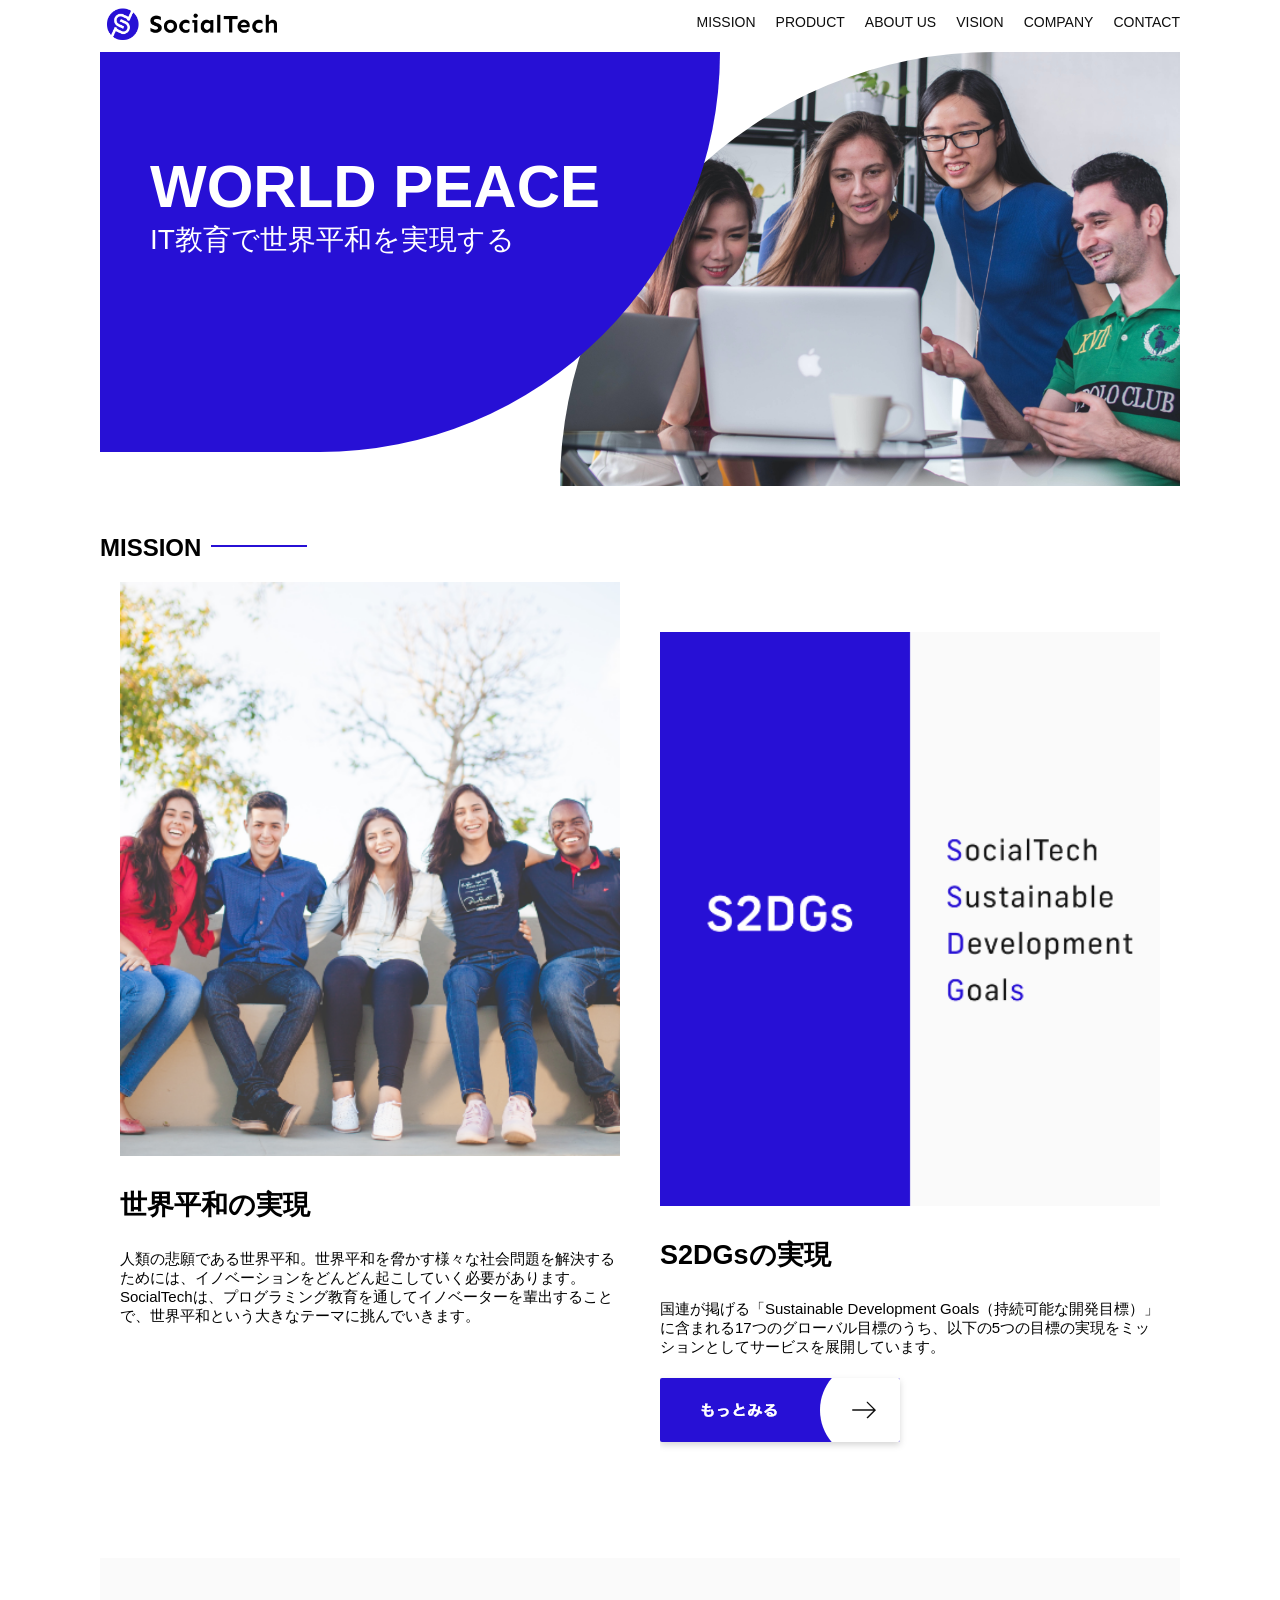
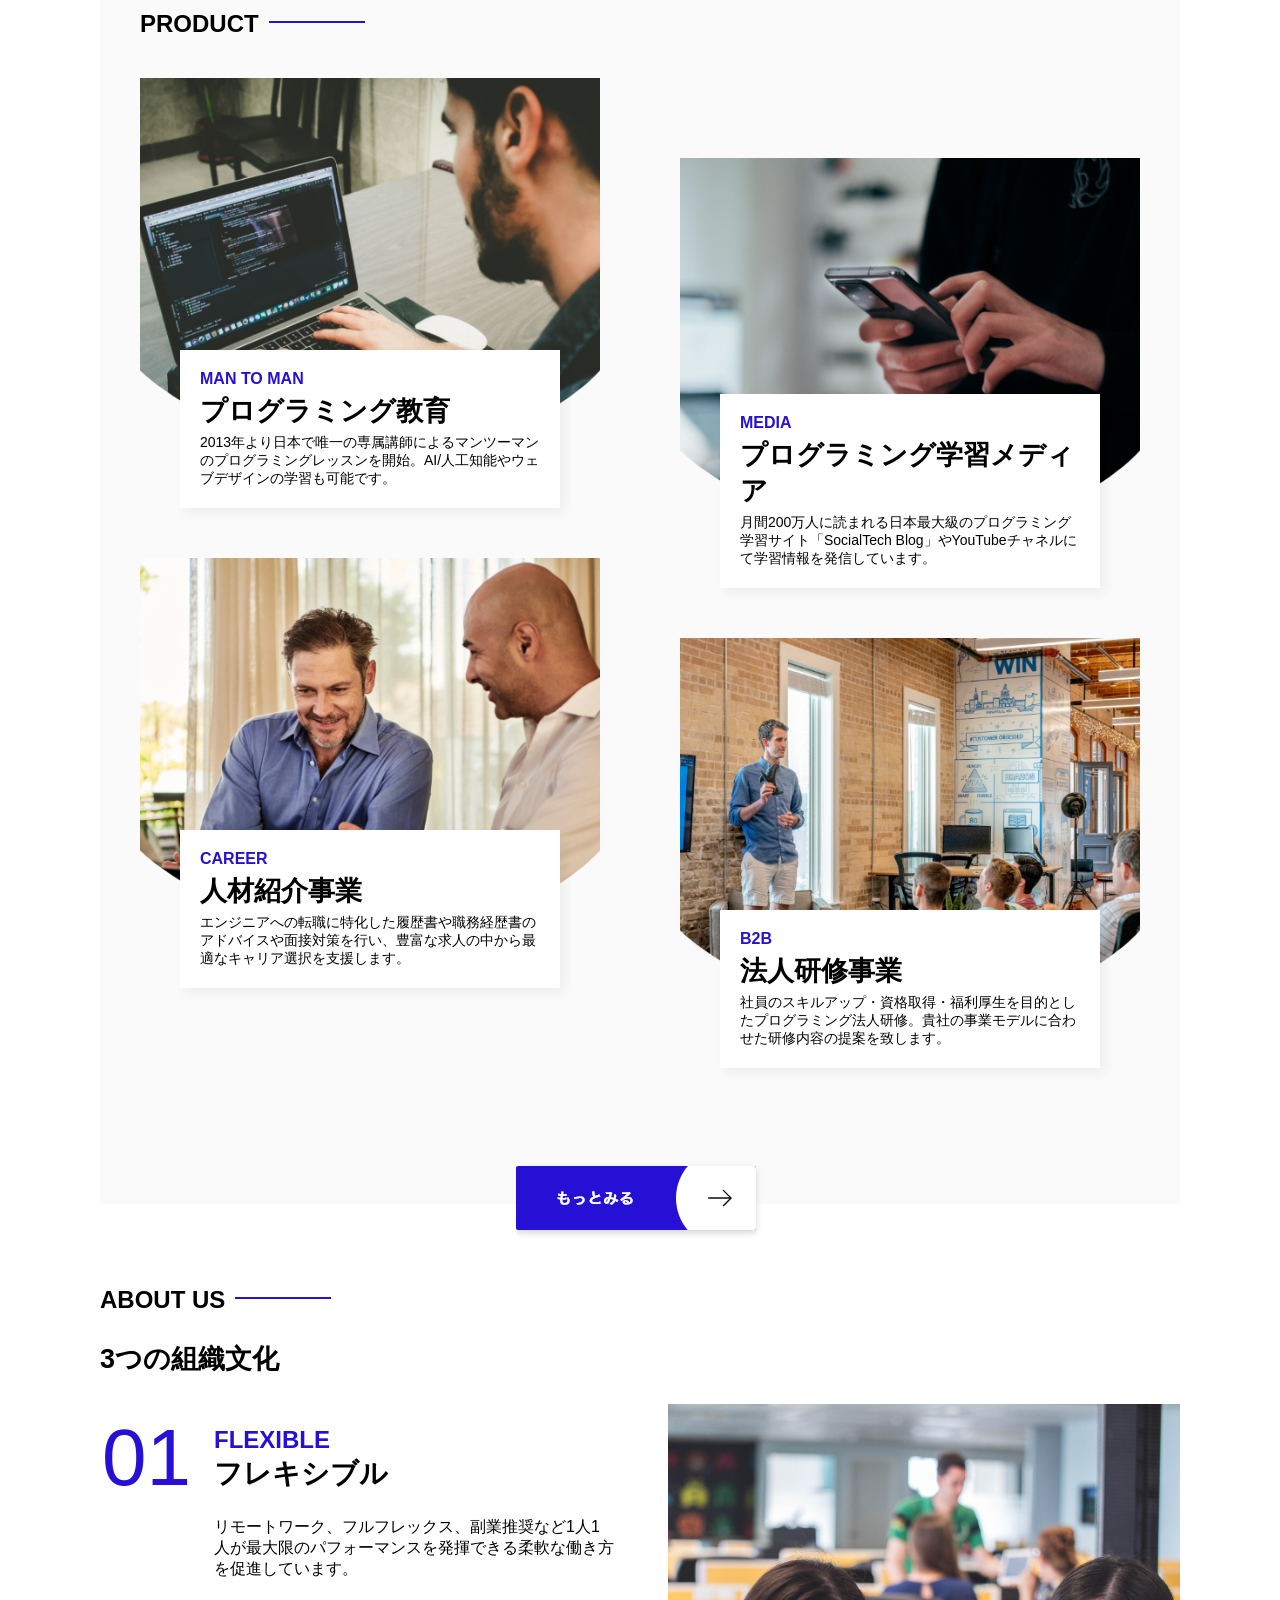
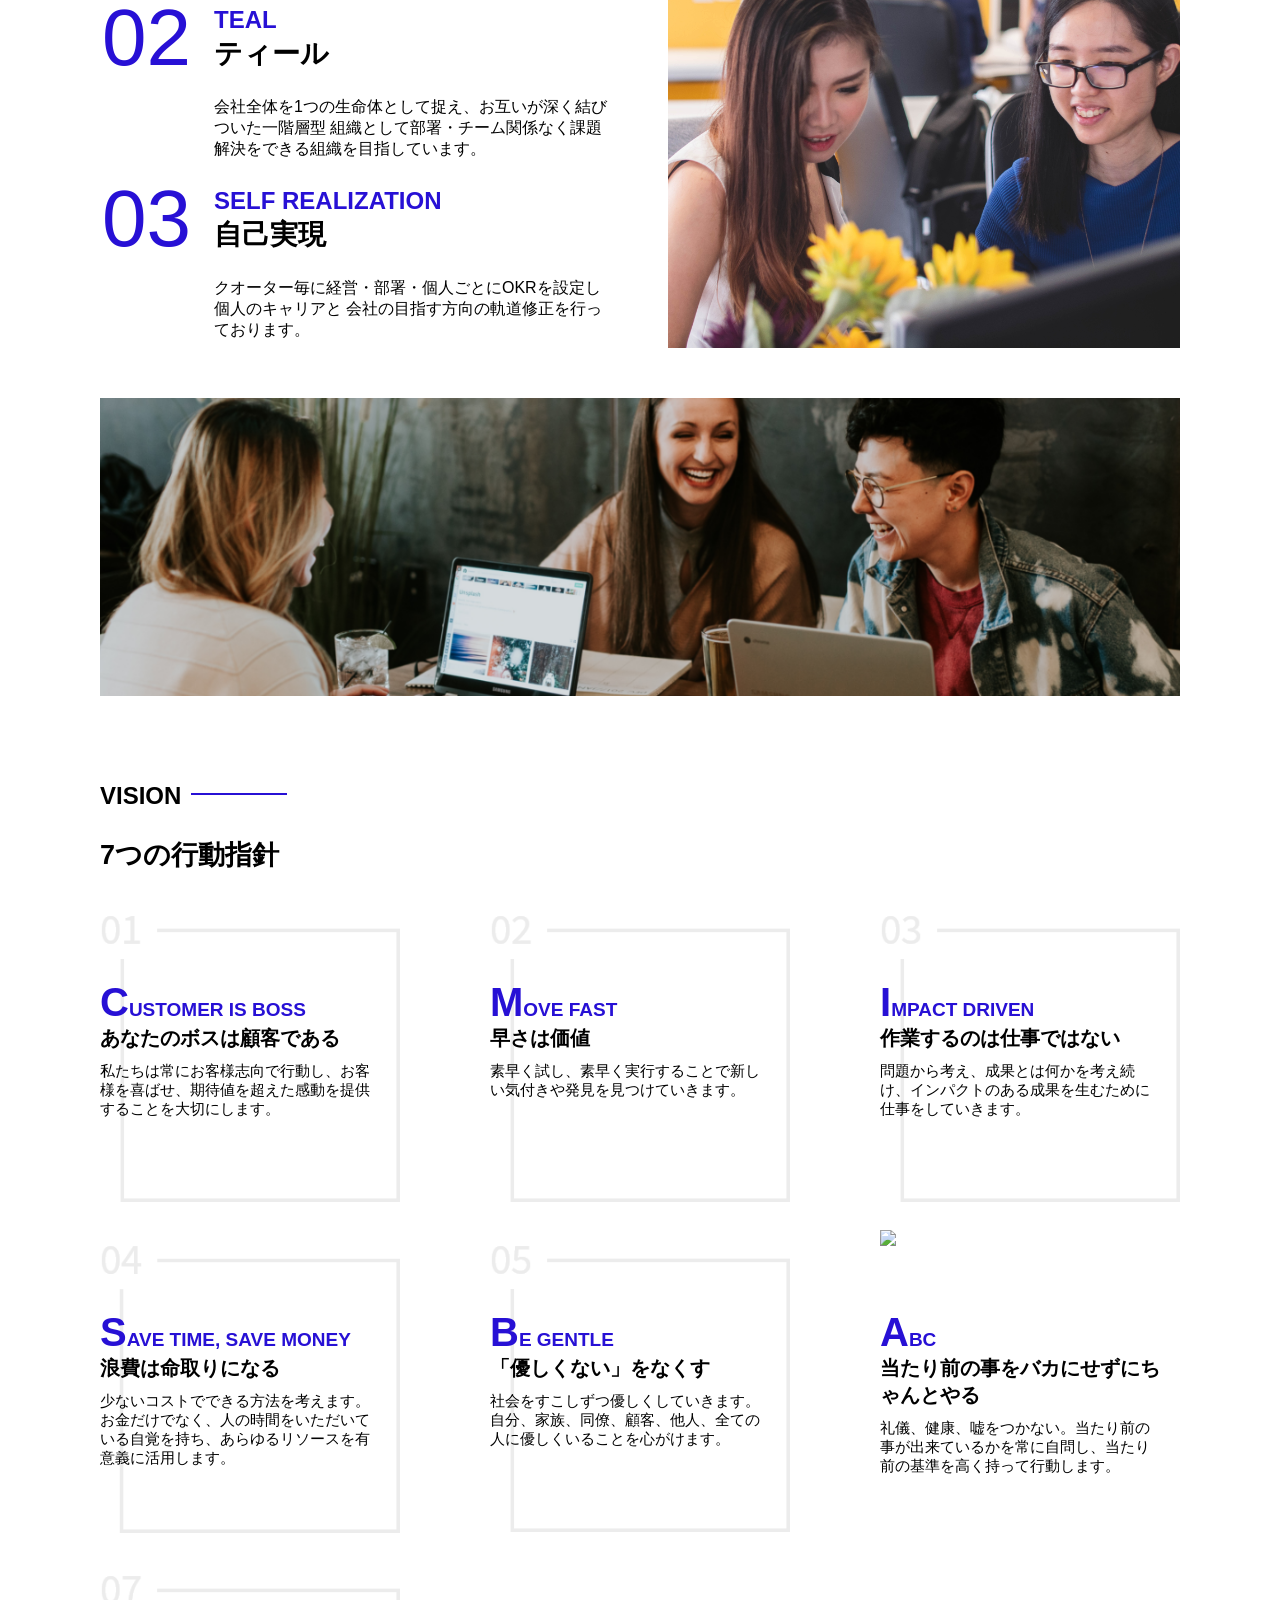
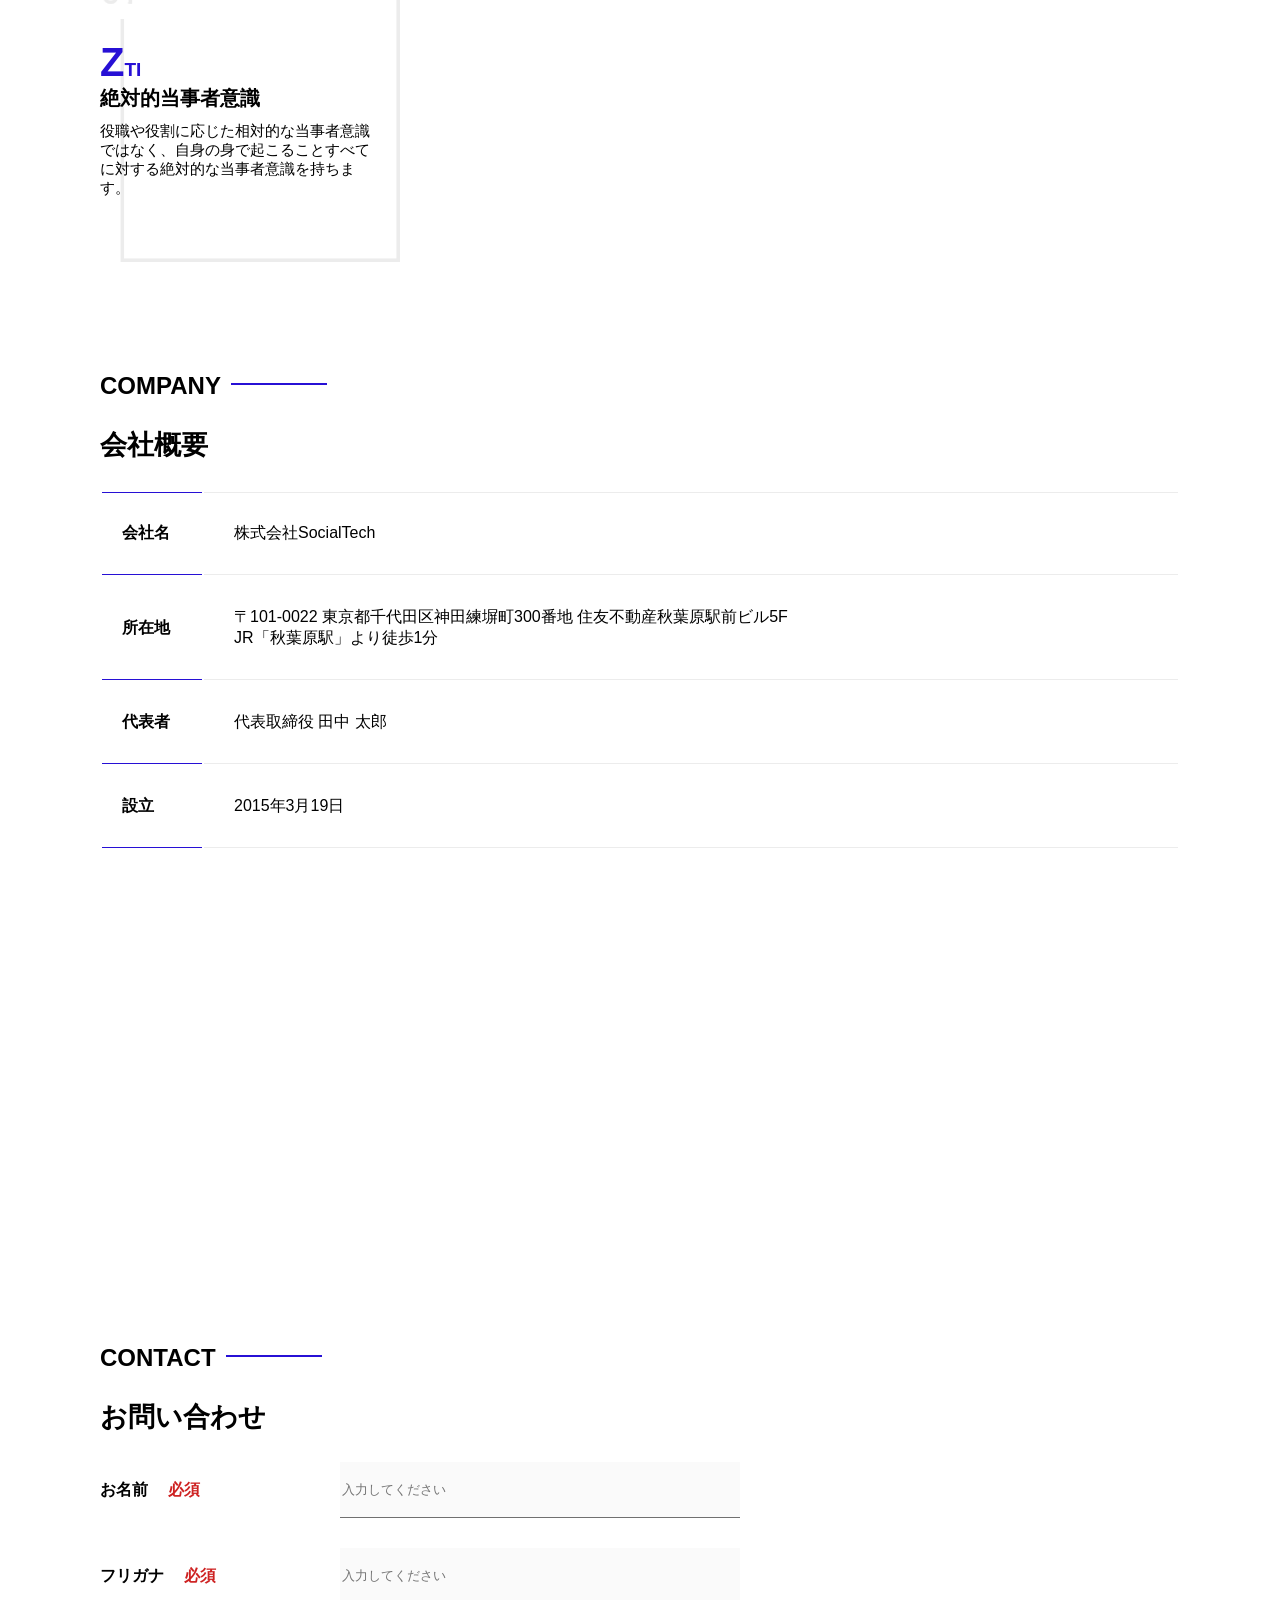
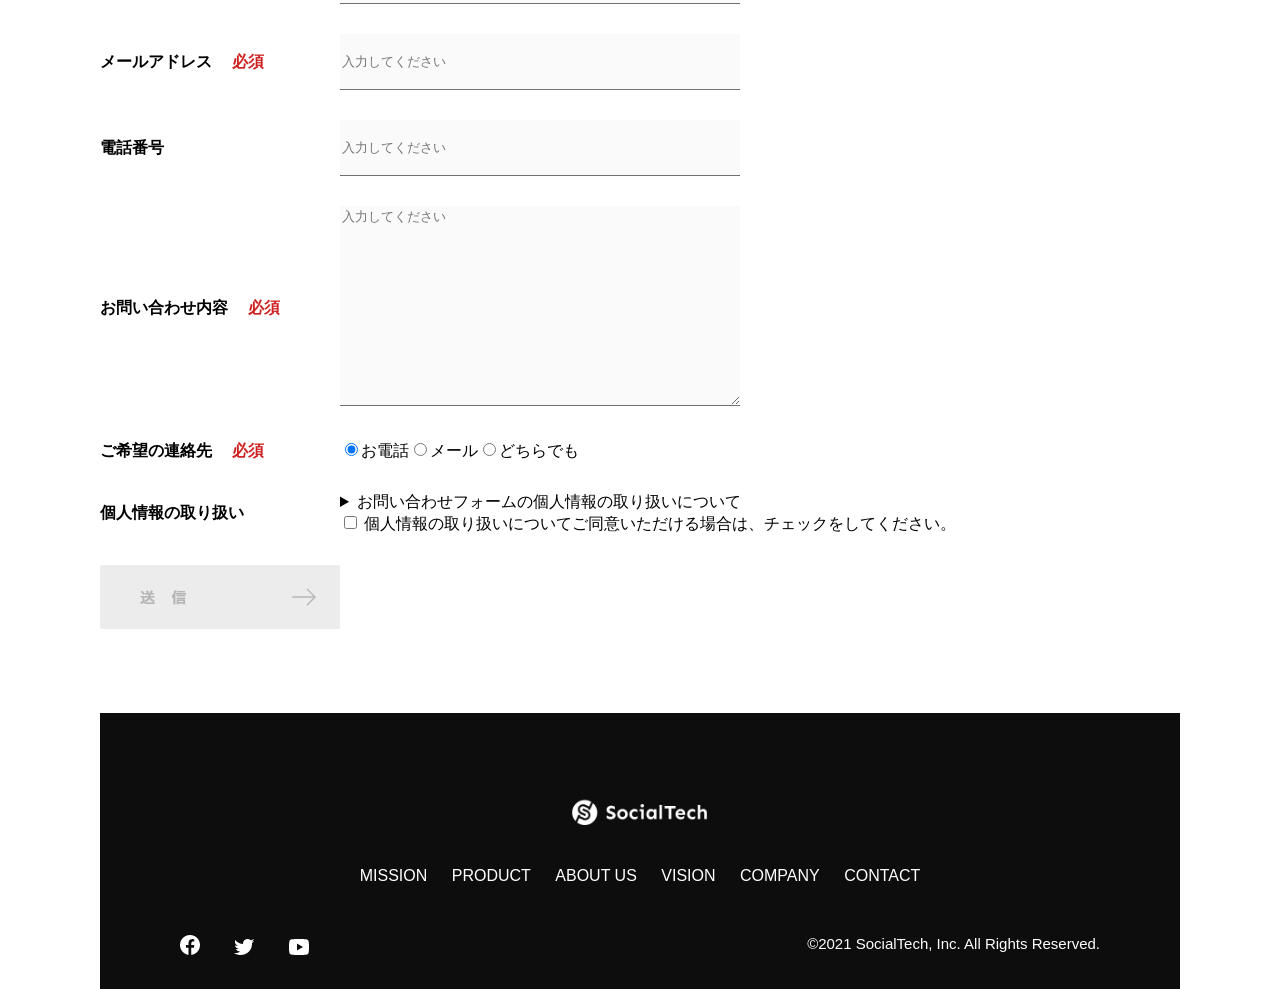
==== kadai_tutorial_output/socialtech/index.html @ 9aaae54b "Add files via upload" ====
<!DOCTYPE html>
<html>
 <head>
    <title>SocialTech</title>
    <meta charset="utf-8">
    <meta name="description" content="SocialTechはEdTech業界のリーディングカンパニーを目指します。">
    <meta name="viewport" content="width=device-width, initial-scale=1.0">
    <link rel="stylesheet" href="style.css">
 </head>
    
 <body>
    <!-- ヘッダー -->
    <header>
      <!-- ロゴ -->
      <a href="index.html" id="logo">
        <img src="../socialtech/images/logo.png" alt="トップページに戻る">
      </a>

      <!-- PC用ナビゲーション -->
      <nav id="nav-pc">
        <ul>
          <li><a href="mission.html">MISSION</a></li>
          <li><a href="product.html">PRODUCT</a></li>
          <li><a href="index.html#aboutus">ABOUT US</a></li>
          <li><a href="index.html#vision">VISION</a></li>
          <li><a href="index.html#company">COMPANY</a></li>
          <li><a href="index.html#contact">CONTACT</a></li>
        </ul>
      </nav>

      <!-- スマホ用メニューボタン -->
      <button id="menu-sp" onclick="document.getElementById('nav-sp').style.display = 'block'">
        <img src="../socialtech/images/button-menu.png" alt="ナビゲーションを開く">
      </button>

      <!-- スマホ用ナビゲーション -->
      <div id="nav-sp">
        <button id="close" onclick="document.getElementById('nav-sp').style.display = 'none'">
          <img src="../socialtech/images/button-close.png" alt="ナビゲーションを閉じる">
        </button>

        <nav>
          <ul>
            <li>
              <a id="logo-sp" href="index.html" onclick="document.getElementById('nav-sp').style.display = 'none'"><img src="../socialtech/images/logo-sp.png" alt="トップページに戻る"></a>
            </li>
            <li><a class="menu" href="mission.html" onclick="document.getElementById('nav-sp').style.display = 'none'">MISSION</a></li>
            <li><a class="menu" href="product.html" onclick="document.getElementById('nav-sp').style.display = 'none'">PRODUCT</a></li>
            <li><a class="menu" href="index.html#aboutus" onclick="document.getElementById('nav-sp').style.display = 'none'">ABOUT US</a></li>
            <li><a class="menu" href="index.html#vision" onclick="document.getElementById('nav-sp').style.display = 'none'">VISION</a></li>
            <li><a class="menu" href="index.html#company" onclick="document.getElementById('nav-sp').style.display = 'none'">COMPANY</a></li>
            <li><a class="menu" href="index.html#contact" onclick="document.getElementById('nav-sp').style.display = 'none'">CONTACT</a></li>
          </ul>
        </nav>
        <div id="sns">
          <a href="https://www.facebook.com/sejuku2013">
            <img src="../socialtech/images/button-facebook.png" alt="Facebookのリンク">
          </a>
          <a href="https://twitter.com/samuraijuku">
            <img src="../socialtech/images/button-twitter.png" alt="Twitterのリンク">
          </a>
          <a href="https://www.youtube.com/channel/UCCFOQO5aDK0xXam4cUQXT8g">
            <img src="../socialtech/images/button-youtube.png" alt="YouTubeのリンク">
          </a>
        </div>
       </div>
    </header>

    <main>
      <article>
        <!-- メインビジュアル -->
        <section id="main-visual">
          <div id="main-message">
            <h1>WORLD PEACE</h1>
            <p>IT教育で世界平和を実現する</p>
          </div>
          <img src="../socialtech/images/index/index-main.png" alt="PCの周りに集まる多国籍の仲間たち">
        </section>

        <!-- ミッション -->
        <section id="mission">
           <h2 class="index-h2">MISSION</h2>
           <div id="mission-flex">
             <div>
              <img id="mission-photo" src="../socialtech/images/index/index-mission.png" alt="屋外のベンチで写真を撮影する多国籍の仲間たち">
              <h3>世界平和の実現</h3>
              <p>人類の悲願である世界平和。世界平和を脅かす様々な社会問題を解決するためには、イノベーションをどんどん起こしていく必要があります。SocialTechは、プログラミング教育を通してイノベーターを輩出することで、世界平和という大きなテーマに挑んでいきます。</p>
             </div>
             <div>
              <img id="s2dgs" src="../socialtech/images/index/s2dgs.png" alt="S2DGs">
              <h3>S2DGsの実現</h3>
              <p>国連が掲げる「Sustainable Development Goals（持続可能な開発目標）」に含まれる17つのグローバル目標のうち、以下の5つの目標の実現をミッションとしてサービスを展開しています。</p>
              <a href="mission.html">
                <img src="../socialtech/images/button-more.png" alt="もっとみる">
              </a>
             </div>
            </div>
        </section>

        <!-- プロダクト -->
        <section id="product">
           <h2 class="index-h2">PRODUCT</h2>
        <div class="product-flex">
            <div id="product-left">
             <div>
              <img class="product-photo" src="../socialtech/images/index/index-mantoman.png" alt="PCでコードを書く男性">
               <div class="product-explain">
                 <span>MAN TO MAN</span>
                 <h3>プログラミング教育</h3>
                 <p>2013年より日本で唯一の専属講師によるマンツーマンのプログラミングレッスンを開始。AI/人工知能やウェブデザインの学習も可能です。</p>
               </div>
             </div>
             <div>
              <img class="product-photo" src="../socialtech/images/index/index-career.png" alt="笑顔で話し合う2人の男性">
                <div class="product-explain">
                 <span>CAREER</span>
                 <h3>人材紹介事業</h3>
                 <p>エンジニアへの転職に特化した履歴書や職務経歴書のアドバイスや面接対策を行い、豊富な求人の中から最適なキャリア選択を支援します。</p>
                </div>
             </div>
            </div>
            <div id="product-right">
              <div>
               <img class="product-photo" src="../socialtech/images/index/index-media.png" alt="スマートフォンを操作する人">
                <div class="product-explain">
                 <span>MEDIA</span>
                 <h3>プログラミング学習メディア</h3>
                 <p>月間200万人に読まれる日本最大級のプログラミング学習サイト「SocialTech Blog」やYouTubeチャネルにて学習情報を発信しています。</p>
                </div>
               </div>
               <div>
                <img class="product-photo" src="../socialtech/images/index/index-b2b.png" alt="講演中の男性とそれを聴く人々">
                 <div class="product-explain">
                  <span>B2B</span>
                  <h3>法人研修事業</h3>
                  <p>社員のスキルアップ・資格取得・福利厚生を目的としたプログラミング法人研修。貴社の事業モデルに合わせた研修内容の提案を致します。</p>
                 </div>
                </div>
            </div>
        </div>
          <div id="product-more">
            <a href="product.html">
            <img src="../socialtech/images/button-more.png" alt="もっとみる">
            </a>
           </div>
        </section>

        <!--ABOUT US -->
        <section id="aboutus">
          <h2 class="index-h2">ABOUT US</h2>
          <h3>3つの組織文化</h3>
          <div>
          <table class="culture-table">
           <tr>
            <td class="culture-num">01</td>
            <th><span class="culture-en">FLEXIBLE</span><br>フレキシブル</th>
           </tr>
           <tr>
            <td>
            <!-- 空のセル -->
            </td>
            <td class="culture-description">リモートワーク、フルフレックス、副業推奨など1人1人が最大限のパフォーマンスを発揮できる柔軟な働き方を促進しています。</td>
           </tr>
           <tr>
            <td class="culture-num">02</td>
            <th><span class="culture-en">TEAL</span><br>ティール</th>
           </tr>
           <tr>
            <td>
            <!-- 空のセル-->
            </td>
            <td class="culture-description">会社全体を1つの生命体として捉え、お互いが深く結びついた一階層型 組織として部署・チーム関係なく課題解決をできる組織を目指しています。</td>
           </tr>
           <tr>
            <td class="culture-num">03</td>
            <th><span class="culture-en">SELF REALIZATION</span><br>自己実現</th>
           </tr>
           <tr>
            <td>
            <!-- 空のセル -->
            </td>
            <td class="culture-description">クオーター毎に経営・部署・個人ごとにOKRを設定し個人のキャリアと 会社の目指す方向の軌道修正を行っております。</td>
           </tr>
            </table>
              <img class="culture-img" src="../socialtech/images/index/index-aboutus1.png" alt="笑顔で話し合う2人の女性">
          </div>
             <img class="culture-img2" src="../socialtech/images/index/index-aboutus2.png" alt="笑顔で話し合う3人の男女">
        </section>

        <!-- VISION -->
        <section id="vision">
            <h2 class="index-h2">VISION</h2>
            <h3>7つの行動指針</h3>
            <div>
             <div class="vision-box">
               <img src="../socialtech/images/index/vision-01.png" alt="01">
             <div>
                <h4>CUSTOMER IS BOSS</h4>
                <h5>あなたのボスは顧客である</h5>
                <p>私たちは常にお客様志向で行動し、お客様を喜ばせ、期待値を超えた感動を提供することを大切にします。</p>
             </div>
            </div>
            <div class="vision-box">
               <img src="..//socialtech/images/index/vision-02.png" alt="02">
                <div>
                  <h4>MOVE FAST</h4>
                  <h5>早さは価値</h5>
                  <p>素早く試し、素早く実行することで新しい気付きや発見を見つけていきます。</p>
                </div>
            </div>
            <div class="vision-box">
               <img src="..//socialtech/images/index/vision-03.png" alt="03">
                <div>
                 <h4>IMPACT DRIVEN</h4>
                 <h5>作業するのは仕事ではない</h5>
                 <p>問題から考え、成果とは何かを考え続け、インパクトのある成果を生むために仕事をしていきます。</p>
                </div>
            </div>
            <div class="vision-box">
               <img src="../socialtech/images/index/vision-04.png" alt="04">
                <div>
                 <h4>SAVE TIME, SAVE MONEY</h4>
                 <h5>浪費は命取りになる</h5>
                 <p>少ないコストでできる方法を考えます。お金だけでなく、人の時間をいただいている自覚を持ち、あらゆるリソースを有意義に活用します。</p>
                </div>
            </div>
            <div class="vision-box">
               <img src="../socialtech/images/index/vision-05.png" alt="05">
                <div>
                  <h4>BE GENTLE</h4>
                  <h5>「優しくない」をなくす</h5>
                  <p>社会をすこしずつ優しくしていきます。自分、家族、同僚、顧客、他人、全ての人に優しくいることを心がけます。</p>
                </div>
            </div>
            <div class="vision-box">
               <img src="../socialtech/images/index/vision-06.png alt="06">
                <div>
                  <h4>ABC</h4>
                  <h5>当たり前の事をバカにせずにちゃんとやる</h5>
                  <p>礼儀、健康、嘘をつかない。当たり前の事が出来ているかを常に自問し、当たり前の基準を高く持って行動します。</p>
                </div>
            </div>
            <div class="vision-box">
               <img src="../socialtech/images/index/vision-07.png" alt="07">
                <div>
                   <h4>ZTI</h4>
                   <h5>絶対的当事者意識</h5>
                   <p>役職や役割に応じた相対的な当事者意識ではなく、自身の身で起こることすべてに対する絶対的な当事者意識を持ちます。</p>
                </div>
            </div>
         </div>
        </section>

        <!-- COMPANY -->
        <section id="company">
            <h2 class="index-h2">COMPANY</h2>
            <h3>会社概要</h3>
            <table id="company-table">
              <tr>
                <th class="tableheader tableheader-first">会社名</th>
                <td class="cell cell-first">株式会社SocialTech</td>
              </tr>
              <tr>
                <th class="tableheader">所在地</th>
                <td class="cell">〒101-0022 東京都千代田区神田練塀町300番地 住友不動産秋葉原駅前ビル5F<br>JR「秋葉原駅」より徒歩1分</td>
              </tr>
              <tr>
                <th class="tableheader">代表者</th>
                <td class="cell">代表取締役 田中 太郎</td>
               </tr>
               <tr>
                <th class="tableheader">設立</th>
                <td class="cell">2015年3月19日</td>
               </tr>
            </table>
            <iframe src="https://www.google.com/maps/embed?pb=!1m18!1m12!1m3!1d1620.0323120899966!2d139.77150838882324!3d35.70002729314534!2m3!1f0!2f0!3f0!3m2!1i1024!2i768!4f13.1!3m3!1m2!1s0x60188fee13660e23%3A0x77137876edf742ac!2z5L2P5Y-L5LiN5YuV55Sj56eL6JGJ5Y6f6aeF5YmN44OT44Or!5e0!3m2!1sja!2sjp!4v1791007009369!5m2!1sja!2sjp" width="600" height="450" style="border:0;" allowfullscreen="" loading="lazy" referrerpolicy="strict-origin-when-cross-origin"></iframe>
        </section>

        <!-- お問い合わせフォーム -->
        <section id="contact">
          <h2 class="index-h2">CONTACT</h2>
          <h3>お問い合わせ</h3>
           <form>
            <div>
              <div class="contact-heading">
                <label class="contact-label">お名前<span class="contact-span">必須</span></label>
              </div>
              <div>
                <input type="text" name="name" placeholder="入力してください" class="contact-textbox">
              </div>
            </div>
            <div>
              <div class="contact-heading">
                <label class="contact-label">フリガナ<span class="contact-span">必須</span></label>
              </div>
              <div>
                <input type="text" name="hurigana" placeholder="入力してください" class="contact-textbox">
              </div>
            </div>
              <div>
                <div class="contact-heading">
                  <label class="contact-label">メールアドレス<span class="contact-span">必須</span></label>
                </div>
                <div>
                  <input type="text" name="email" placeholder="入力してください" class="contact-textbox">
                </div>
              </div>
              <div>
                <div class="contact-heading">
                   <label class="contact-label">電話番号</label>
                </div>
                <div>
                   <input type="text" name="tel" placeholder="入力してください" class="contact-textbox">
                </div>
               </div>
               <div>
                 <div class="contact-heading">
                   <label class="contact-label">お問い合わせ内容<span class="contact-span">必須</span></label>
                 </div>
                 <div>
                   <textarea class="contact-textarea" placeholder="入力してください" name="message"></textarea>
                 </div>
                </div>
                <div>
                  <div class="contact-heading">
                    <label class="contact-label">ご希望の連絡先<span class="contact-span">必須</span></label>
                  </div>
                  <div><input class="radiobutton" type="radio" value="tel" name="contact" checked><label>お電話</label><input class="radiobutton" type="radio" value="mail" name="contact"><label>メール</label><input class="radiobutton" type="radio" value="both" name="contact"><label>どちらでも</label></div>
                  </div>
                <div>
                  <div class="contact-heading">
                    <label class="contact-label">個人情報の取り扱い</label>
                  </div>
                  <div>
                    <details>
                     <summary>お問い合わせフォームの個人情報の取り扱いについて</summary>
                      <div>
                        <dl>
                        <dt>１．組織の名称又は氏名</dt>
                        <dd>株式会社SocialTech</dd>
                        <dt>２．個人情報保護管理者（若しくはその代理人）の氏名又は職名、所属及び連絡先</dt>
                        <dd>
                           <p>鈴木 一郎 コーポレート部</p>
                           <p>メールアドレス：samurai@example.com</p>
                           <p>TEL：03-1234-5678</p>
                        </dd>
                        <dt>３．個人情報の利用目的</dt>
                        <dd>
                          <ul>
                            <li>・本サービス及び本サービスに関連する情報の提供又はそれらに関する連絡のため</li>
                            <li>・ユーザーの本人確認のため</li>
                            <li>・当社サービスのご案内のため</li>
                            <li>・当社の商品等の広告または宣伝（電子メールによるものを含むものとします。）</li>
                          </ul>
                        </dd>
                        <dt>４．個人情報の取り扱い業務の委託</dt>
                        <dd>個人情報の取扱業務の全部または一部を外部に業務委託する場合があります。その際、弊社は、個人情報を適切に保護できる管理体制を敷き実行していることを条件として委託先を厳選したうえで、機密保持契約を委託先と締結し、お客様の個人情報を厳密に管理させます。</dd>
                        <dt>５．個人情報の開示等の請求</dt>
                        <dd>
                         お客様は、弊社に対してご自身の個人情報の開示等（利用目的の通知、開示、内容の訂正・追加・削除、利用の停止または消去、第三者への提供の停止）に関して、当社問合わせ窓口に申し出ることができます。<br>
                         その際、弊社はお客様ご本人を確認させていただいたうえで、合理的な期間内に対応いたします。<br>
                         なお、個人情報に関する弊社問合わせ先は、次の通りです。
                        </dd>
                        <dd>
                          <p>株式会社SocialTech　個人情報問合せ窓口</p>
                          <p>〒150-0043　東京都千代田区神田練塀町300番地 住友不動産秋葉原駅前ビル5F</p>
                          <p>メールアドレス：samurai@example.com　TEL：03-1234-5678</p>
                        </dd>
 
                        <dt>６．個人情報を提供されることの任意性について</dt>
                        <dd>お客様がご自身の個人情報を弊社に提供されるか否かは、お客様のご判断によりますが、もしご提供されない場合には、適切なサービスが提供できない場合がありますので予めご了承ください。</dd>
                        </dl>
                      </div>
                    </details>
                      <input type="checkbox" name="agree">
                      <span>個人情報の取り扱いについてご同意いただける場合は、チェックをしてください。</span>
                </div>
                    </div>
                <input type="image" src="..//socialtech/images/button-submit.png" alt="送信する">
            </form>
        </section>
      </article>
    </main>

    <footer>
        <div id="footer-logo">
            <img src="..//socialtech/images/logo-sp.png" alt="SocialTech">
        </div>
        <div id="footer-link">
            <a href="mission.html">MISSION</a>
            <a href="product.html">PRODUCT</a>
            <a href="index.html#aboutus">ABOUT US</a>
            <a href="index.html#vision">VISION</a>
            <a href="index.html#company">COMPANY</a>
            <a href="index.html#contact">CONTACT</a>
        </div>
        <div id="sns-footer">
            <div class="sns-btns">
              <a href="https://www.facebook.com/sejuku2013"><img src="../socialtech/images/button-facebook.png" alt="Facebookのリンク"></a>
              <a href="https://twitter.com/samuraijuku"><img src="../socialtech/images/button-twitter.png" alt="Twitterのリンク"></a>
              <a href="https://www.youtube.com/channel/UCCFOQO5aDK0xXam4cUQXT8g"><img src="../socialtech/images/button-youtube.png" alt="YouTubeのリンク"></a>
            </div>
              <p id="copyright">&copy;2021 SocialTech, Inc. All Rights Reserved.</p>
        </div>
    </footer>

    </body>
</html>
---- kadai_tutorial_output/socialtech/style.css ----
/* PC、スマホ共通スタイル */
* {
    box-sizing: border-box;
}

p {
    font-size: 15px;
}

body {
    max-width: 1080px;
    margin: 0 auto 0 auto;
    font-family: "Source Sans Pro", "Hiragino Kaku Gothic ProN", Meiryo, Arial, sans-serif;
}

/* ヘッダー */
header {
    display: flex;
    justify-content: space-between;
}

/* ナビゲーションのレイアウト */
#nav-pc {
    font-size: 14px;
}
#nav-pc ul {
    display: flex;
    padding-left: 0;
}
#nav-pc li {
    list-style: none;
}

/* ナビゲーションのリンクの装飾設定 */
#nav-pc a {
    text-decoration: none;
    margin-left: 20px;
    color: #0d0d0d;
}

#nav-pc a:hover {
    text-decoration: underline;
}

/* スマホ用ナビを非表示 */
#nav-sp,
#menu-sp {
    display: none;
}

/* メインビジュアル */
#main-visual {
    position: relative;
    height: 400px;
}

#main-message {
    position: absolute;
    top: 0;
    left: 0;
    background-color: #2710d5;
    color: #ffffff;
    border-radius: 0 0 476px 0;
    max-width: 620px;
    height: 100%;
    width: 100%;
    z-index: 11;
}

#main-message h1 {
    font-size: 60px;
    margin: 100px 0 0 50px;
}

#main-message > p {
    font-size: 28px;
    margin: 0 0 0 50px;
}

#main-visual > img {
    max-width: 620px;
    border-radius: 476px 0 0 0;
    position: absolute;
    top: 0;
    right: 0;
    z-index: 10;
}

/* 見出し */
h2 {
    margin: 40px 0 0 0;
}

h2::after {
    content: url("../socialtech/images/line.png");
    margin-left: 10px;
}

h3 {
    font-size: 27px;
}

/* ミッション */
#mission {
    margin: 80px auto 80px auto;
}
#mission-flex {
    display: flex;
}

#mission-flex > div {
    width: 50%;
    margin: 20px;
}

#mission-photo {
    width: 100%;
}

#s2dgs {
    margin-top: 50px;
    width: 100%;
}

/* プロダクト */
#product {
    background-color: #fafafa;
    margin: 80px 0 80px 0;
    padding: 10px 40px 0px 40px;
}

/* 外枠 */
#product .product-flex {
    margin-top: 40px;
    display: flex;
}

/* 左のカラム */
#product-left {
    width: 50%;
    margin-right: 20px;
}

/* 右のカラム */
#product-right {
    width: 50%;
    margin-left: 20px;
    margin-top: 80px;
}

/* 写真＋説明の枠 */
#product-left > div {
    position: relative;
    height: 480px;
    margin-right: 20px;
}
#product-right > div {
    position: relative;
    height: 480px;
    margin-left: 20px;
}

/* 写真 */
.product-photo {
    width: 100%;
}

/* 説明文の枠 */
.product-explain {
    background-color: #ffffff;
    position: absolute;
    left: 0;
    bottom: 50px;
    margin: 0 40px 0 40px;
    padding: 20px;
    box-shadow: 5px 5px 10px rgba(0, 0, 0, 0.05);
}

/* 説明文の英語 */
.product-explain > span {
    color: #2710d5;
    font-weight: bold;
    font-size: 16px;
    margin: 0px;
}

/* 説明文の見出し */
.product-explain > h3 {
    margin: 5px 0 5px 0;
}

/* 説明文 */
.product-explain > p {
    font-size: 14px;
    margin: 0;
}

/* もっと見るボタン */
#product-more {
    text-align: center;
}

#product-more a {
    position: relative;
    bottom: -42px;
}

/* ABOUT US */
#aboutus {
    margin: 80px auto 80px auto;
}

/* 3つの組織文化と写真を入れる枠 */
#aboutus > div {
    display: flex;
}

/* 写真 */
.culture-img {
    width: 50%;
    align-self: flex-start;
}

.culture-img2 {
    margin-top: 50px;
    width: 100%;
}

/* 3つの組織文化の表 */
.culture-table {
    margin-right: 50px;
}

/* 番号 */
.culture-num {
    font-size: 80px;
    color: #2710d5;
    padding: 0 20px 0 0;
}

/* 見出し */
.culture-table th {
    text-align: left;
    font-size: 28px;
    font-weight: bold;
}

/* 組織文化英語 */
.culture-en {
    color: #2710d5;
    font-size: 24px;
}

/* 説明文 */
.culture-description {
    margin: 0;
}

/* ビジョン */
#vision {
    margin: 80px auto 80px auto;
}

/* セクション内の外枠 */
#vision > div {
    display: flex;
    justify-content: space-between;
    flex-wrap: wrap;
}

/* 7つの行動指針の枠 */
.vision-box {
    width: 300px;
    height: 300px;
    margin-bottom: 30px;
    position: relative;
}

.vision-box > img {
    width: 100%;
    position: relative;
    z-index: 30;
}

.vision-box > div {
    position: absolute;
    top: 0;
    left: 0;
    z-index: 31;
    margin-right: 20px;
}

.vision-box > div > h4 {
    color: #2710d5;
    font-size: 19px;
    margin: 80px 0 0 0;
}

.vision-box > div > h4::first-letter {
    font-size: 40px;
}

.vision-box > div > h5 {
    font-size: 20px;
    margin: 0 0 0 0;
}

.vision-box > div > p {
    margin: 10px 0 0 0;
}

/* 会社概要 */
#company {
    margin: 80px auto 80px auto;
}
#company-table {
    width: 100%;
}
.tableheader {
    text-align: left;
    padding: 20px;
    border-bottom: 1px solid #2710d5;
    width: 100px;
}

.tableheader-first {
    border-top: 1px solid #2710d5;
}

.cell {
    padding: 30px;
    border-bottom: 1px solid #ececec;
}

.cell-first {
    border-top: 1px solid #ececec;
}

#company > iframe {
    width: 100%;
    height: 368px;
    margin-top: 40px;
}

/* お問い合わせ */
#contact {
    margin: 80px auto 80px auto;
}

/* 外枠 */
#contact > form > div {
    display: flex;
    flex-direction: row;
    flex-wrap: wrap;
    padding-bottom: 30px;
}

/* 左列の見出し */
.contact-heading {
    width: 240px;
    align-self: center;
}

/* 見出しのラベル */
.contact-label {
    font-weight: bold;
}

/* 必須 */
.contact-span {
    color: #ce2222;
    margin: 0 0 0 20px;
    font-weight: bold;
}

/* テキストボックス */
.contact-textbox {
    border-top: 0;
    border-left: 0;
    border-right: 0;
    border-bottom: 1px solid #707070;
    background-color: #fafafa;
    height: 56px;
    width: 400px;
}

/* お問い合わせ内容のテキストエリア */
.contact-textarea {
    border-top: 0px;
    border-left: 0px;
    border-right: 0px;
    border-bottom-width: 1px;
    border-bottom-color: #707070;
    background-color: #fafafa;
    width: 400px;
    height: 200px;
}

/* 個人情報の取り扱い */
#contact dt {
    font-weight: bold;
}

#contact dd {
    margin: 0 0 16px 0;
}

#contact dd p {
    margin: 0;
}

#contact dd ul {
    padding-left: 0;
}

#contact dd li {
    margin-bottom: 0;
    list-style: none;
}

/* フッター */
footer {
    background-color: #0d0d0d;
    text-align: center;
    padding: 80px 80px 30px 80px;
}

#footer-logo {
    margin-bottom: 30px;
}

#footer-link {
    margin-bottom: 50px;
}

#footer-link > a {
    text-decoration: none;
    margin: 10px;
    color: #ffffff;
}

#footer-link > a:hover {
    text-decoration: underline;
}

#sns-footer {
    display: flex;
    justify-content: space-between;
}

#sns-footer a {
    margin-right: 30px;
}

#copyright {
    color: #ffffff;
    margin: 0;
}

/* mission.html用スタイル */
/* ミッションのメインビジュアル */
.mission-main-inner {
    background-image: url("../socialtech/images/mission/mission-main.png");
    background-repeat: no-repeat;
    background-position-y: center;
}

#mission-title {
    background-color: #2710d5;
    width: 368px;
    color: #ffffff;
    height: 496px;
    border-radius: 0 248px 248px 0;
    position: relative;
}

#mission-title h1 {
    position: absolute;
    top: 0;
    left: 100px;
    font-size: 80px;
    line-height: 1;
}

#mission-title h1 span {
    font-size: 26px;
}

#mission-title > p {
    position: absolute;
    top: 350px;
    left: 100px;
    font-size: 16px;
}

 /* ミッションページ　S2DGSの設定 */
 #mission-s2dgs {
   padding: 20px;
 }
 .mission-h2 {
   color: #2710d5;
   font-size: 40px;
 }
 .mission-h2::after {
   content: none;
 }

/* ミッションページ　5つのゴールの設定 */
#mission-five-goals {
    padding: 20px;
    display: flex;
}
#mission-five-goals .five-goals-image {
    width: 30%;
    padding: 20px;
}

#mission-five-goals .five-goals-image img {
    width: 100%;
}

#mission-five-goals .five-goals-read {
    width: 70%;
    padding: 20px;
}

#mission-five-goals .five-goals-read > div {
    margin-bottom: 40px;
}

.fivegoals-image-right {
    float: right;
    margin: 20px;
}

.fivegoals-image-left {
    float: left;
    margin: 20px;
}

.fivegoals-number {
    color: #2710d5;
    font-size: 48px;
    font-weight: bold;
    margin: 0;
}

.fivegoals-h3 {
    font-size: 28px;
    margin: 0;
}

.fivegoals-p {
    margin: 0;
}

/* プロダクトページ */
.product-main-inner {
    background-image: url("../socialtech/images/product/product-main.png");
    background-repeat: no-repeat;
    background-position-y: center;
}

#product-title {
    background-color: #2710d5;
    width: 368px;
    color: #ffffff;
    height: 496px;
    border-radius: 0 248px 248px 0;
    position: relative;
}

#product-title h1 {
    position: absolute;
    top: 0;
    left: 100px;
    font-size: 80px;
    line-height: 1;
}

#product-title h1 span {
    font-size: 26px;
}

#product-title > p {
    position: absolute;
    top: 350px;
    left: 100px;
    font-size: 16px;
}

/* セクション */
.product-section {
    display: flex;
    padding: 20px 20px 0;
}

.product-section .product-section-img {
    width: 450px;
}

/* 右が画像のセクション */
.product-section-left .product-section-img img {
    width: 100%;
    padding: 0 40px 30px 0;
    border-radius: 0 432px 0 0;
}

.product-section-left .product-read {
    width: 50%;
    flex-grow: 1;
}

.product-section-left .product-read p {
    margin-bottom: 0;
}

/* 右が画像のセクション */
.product-section-right {
    justify-content: space-between;
}

.product-section-right .product-section-img img {
    width: 100%;
    padding: 0 0 30px 40px;
    border-radius: 432px 0 0 0;
}

.product-section-right .product-read {
    width: 500px;
}

.product-h2 {
    color: #2710d5;
    font-size: 24px;
    margin: 0;
}

.product-h3 {
    font-size: 28px;
    margin: 0;
}

 /*====================
  スマートフォン用のスタイル
 =====================*/
/* 画面幅が767px以下のとき */
@media screen and (max-width: 767px) {
    /* スマートフォン用のスタイルを指定する */
    /* PC用ナビゲーション非表示 */
    #nav-pc {
        display: none;
    }

    /* ハンバーガーメニュー */
    #menu-sp {
        display: block;
        background-color: transparent;
        float: right;
        padding: 0;
        border: none;
    }

    /* スマホ用ナビゲーションの表示切替 */
    /* 初期状態、レイアウトと非表示設定 */
    #nav-sp {
        background-color: #2710d5;
        position: fixed;
        left: 0;
        top: 0;
        width: 100%;
        height: 100%;
        display: none;
        z-index: 100;
    }

    /* ボタン */
    #close {
        position: absolute;
        top: 20px;
        right: 20px;
        background-color: transparent;
        border: none;
    }

    #nav-sp nav ul {
        padding-left: 0;
    }

    #nav-sp nav li {
        list-style: none;
    }

    /* ナビゲーションメニュー用ロゴ */
    #logo-sp {
        margin: 80px 0 30px 20px;
    }

    /* ナビゲーションのリンクの装飾設定 */
    #nav-sp nav a {
        display: block;
        color: #ffffff;
    }

    #nav-sp nav a:hover {
        text-decoration: underline;
    }

    #nav-sp .menu {
        text-decoration: none;
        margin: 0 20px 0 20px;
        height: 44px;
        font-size: 16px;
        background-image: url("../socialtech/images/arrow.png");
        background-repeat: no-repeat;
        background-position: right top;
    }

    #sns {
        position: absolute;
        bottom: 20px;
        left: 20px;
    }

    #sns > a {
        margin-right: 30px;
    }

    /* メインビジュアル */
    #main-visual {
        position: relative;
        height: 470px;
    }

    #main-visual > div {
        text-align: center;
        height: 280px;
    }
    
    #main-visual h1 {
        font-size: 28px;
        margin: 90px 0 0 0;
    }

    #main-visual > div > p {
        margin: 0;
        font-size: 15px;
    }

    #main-visual > img {
        width: 100%;
        border-radius: 476px 0 0 0;
        top: auto;
        bottom: 0;
    }

    /* 見出し */
    h2 {
        margin: 15px 0 15px 0;
    }

    h3 {
        font-size: 24px;
        margin: 10px 0 0 0;
    }

    /* ミッション */
    #mission {
        margin: 20px 0 20px 0;
        padding: 0 20px 0 20px;
    }

    #mission-flex {
        flex-direction: column;
    }

    #mission-flex > div {
        width: 100%;
        margin: 0;
    }

    /* プロダクト */
    #product {
        margin: 0;
        padding: 10px 20px 0 20px;
    }

    /* 外枠 */
    #product .product-flex {
        flex-direction: column;
        margin-top: 0;
    }

    /* 左右のカラム　スマホでは縦並び */
    #product-left,
    #product-right {
        width: 100%;
        margin: 0;
    }

    /* 写真＋説明の枠 */
    #product-left > div,
    #product-right > div {
        height: auto;
        margin: 0;
    }

    /* 説明文の枠 */
    .product-explain {
        position: relative;
        margin: 0;
    }

    .product-explain > h3 {
        margin: 10px 0 10px 0;
        font-size: 24px;
    }

    /* もっと見るボタン */
    #product-more {
        text-align: left;
    }

    /* ABOUT US */
    #aboutus {
        margin: 80px 20px 80px 20px;
    }

    #aboutus > div {
        flex-direction: column;
    }

    .culture-table th {
        font-size: 16px;
    }

    .culture-table {
        margin-right: 0;
        padding-right: 20px;
        order: 2;
    }

    .culture-img {
        width: 100%;
        order: 1;
    }

    .culture-img2 {
        margin-top: 0;
    }

    .culture-num {
        padding: 0;
    }

    .culture-description {
        margin: 0;
    }

    /* ビジョン */
    #vision {
        margin: 80px 20px 80px 20px;
    }
    .vision-box > img {
        position: absolute;
        top: 0;
        left: 0;
    }
    .vision-box > div > h4 {
        margin: 60px 0 0 0;
    }

    /* 会社概要 */
    #company {
        margin: 0 20px 0 20px;
    }
    #company > h3 {
        margin-bottom: 20px;
    }
    .tableheader {
        width: 50px;
    }
    .cell {
        padding: 20px;
    }
    #company > iframe {
        height: 240px;
    }

    /* お問い合わせ */
    #contact {
        margin: 80px 20px 80px 20px;
    }
    #contact > h3 {
        margin-bottom: 20px;
    }

    #contact > form > div {
        flex-direction: column;
        margin-bottom: 20px;
    }

    .contact-heading {
        align-self: auto;
        margin-bottom: 20px;
    }

    .contact-textbox {
        min-width: 300px;
        width: 100%;
    }

    .contact-textarea {
        height: 150px;
        width: 100%;
    }

    .radiobutton {
        margin-bottom: 20px;
    }
    
    /* フッター */
    footer {
        padding: 30px 20px 50px 20px;
        text-align: left;
    }

    #footer-link > a {
        margin: 0 20px 30px 0;
        display: block;
        background-image: url("..//socialtech/images/arrow.png");
        background-repeat: no-repeat;
        background-position: right top;
    }

    #footer-link > a:hover {
        text-decoration: underline;
    }

    #sns-footer {
        flex-direction: column;
        justify-content: flex-start;
    }
    
    #copyright {
        font-size: 12px;
        margin-top: 30px;
    }

    /* mission.html用スタイル */
    /* ミッションのメインビジュアル */
    #mission-main {
        height: 256px;
        margin-top: 4%;
        position: relative;
    }

    .mission-main-inner {
        height: 80%;
        background-size: cover;
    }

    #mission-title {
        width: 136px;
        height: 256px;
        position: absolute;
        top: -10%;
    }

    #mission-title h1 {
        left: 20px;
        font-size: 40px;
    }

    #mission-title h1 span {
        font-size: 18px;
    }

    #mission-title > p {
        top: 180px;
        left: 20px;
        font-size: 13px;
    }

    /* ミッションページ　S2DGSの設定 */
    .mission-h2 {
        font-size: 38px;
        margin: 0px;
    }

    .mission-h2::after {
        content: none;
    }

    #mission-s2dgs > img {
        width: 100%;
    }

    /* ミッションページ　5つのゴールの設定 */
    #mission-five-goals {
        flex-direction: column;
    }

    #mission-five-goals > div {
        padding: 0;
    }

    #mission-five-goals .five-goals-image,
    #mission-five-goals .five-goals-read {
        width: 100%;
        padding: 0;
    }

    #mission-five-goals .five-goals-read > div {
        display: flex;
        flex-direction: column;
    }

    .fivegoals-image-right,
    .fivegoals-image-left {
        align-self: center;
    }

    /* プロダクトページ */
    #product-main {
        height: 256px;
        margin-top: 4%;
        position: relative;
    }

    .product-main-inner {
        height: 80%;
        background-size: cover;
    }

    #product-title {
        width: 136px;
        height: 256px;
        position: absolute;
        top: -10%;
    }

    #product-title h1 {
        left: 20px;
        font-size: 40px;
    }

    #product-title h1 span {
        font-size: 18px;
    }

    #product-title > p {
        top: 180px;
        left: 20px;
        font-size: 13px;
    }

    /* セクション */
    .product-section {
        flex-direction: column;
    }

    .product-section .product-section-img {
        width: 100%;
    }

    .product-section .product-section-img img {
        width: 100%;
        padding: 0;
    }

    /* 右が画像のセクション */
    .product-section-left .product-section-img img {
        border-radius: 0 300px 0 0;
    }

    .product-section-left .product-read {
        width: 100%;
        flex-grow: 1;
    }

    /* 右が画像のセクション */
    .product-section-right .product-section-img img {
        order: 1;
        border-radius: 300px 0 0 0;
    }

    .product-section-right .product-read {
        order: 2;
        width: 100%;
    }
}
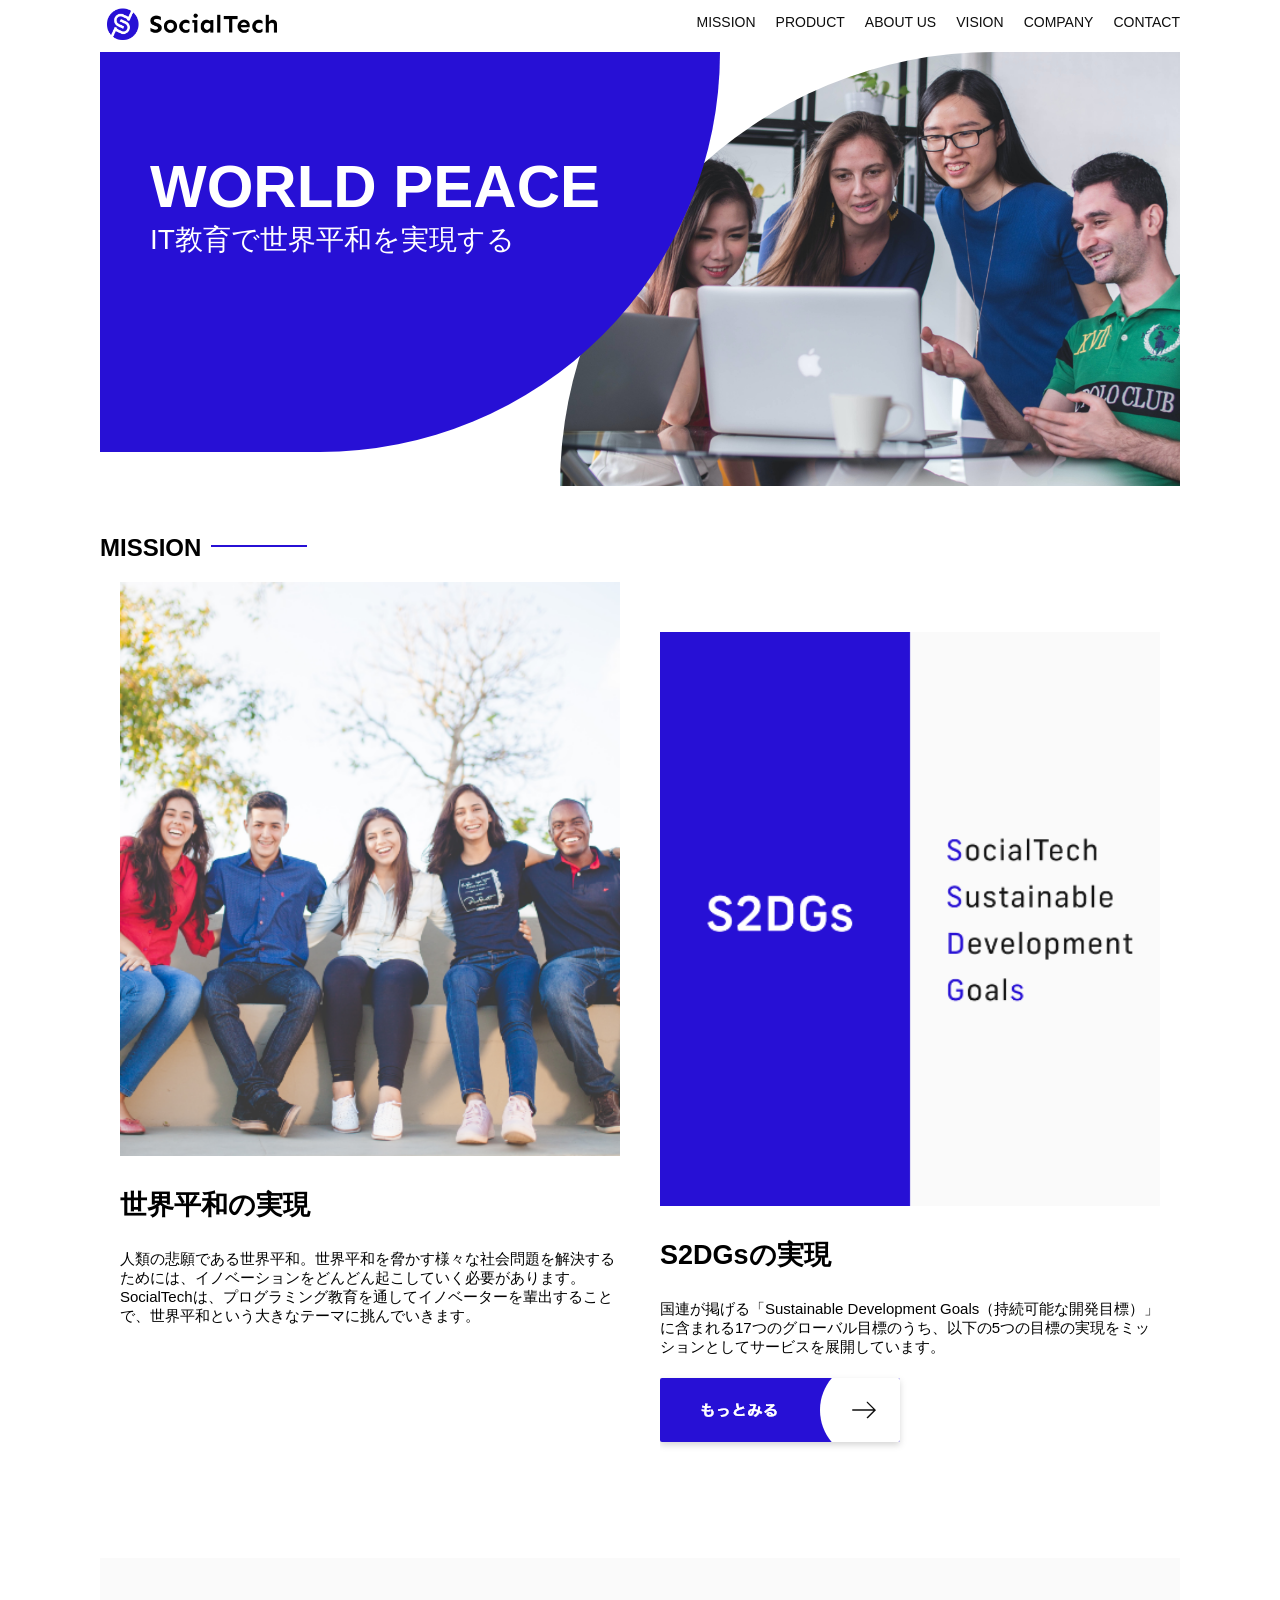
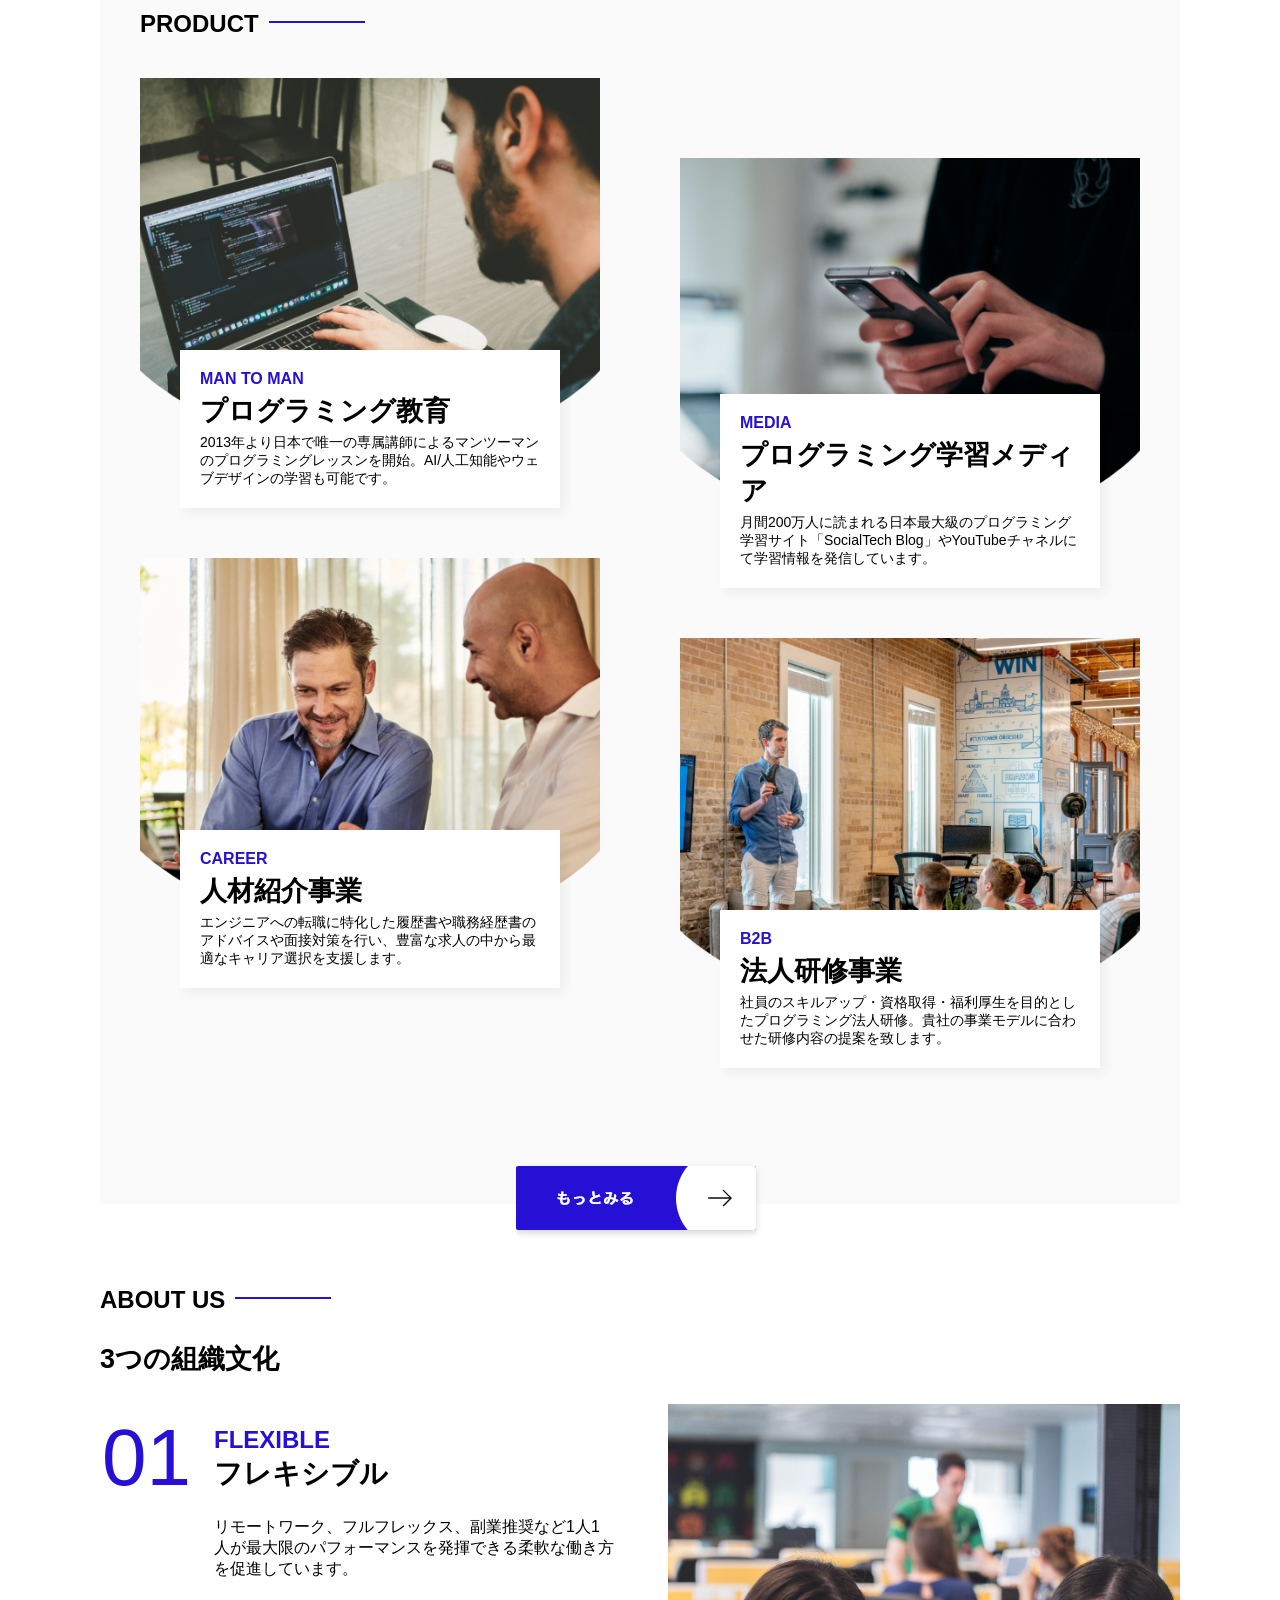
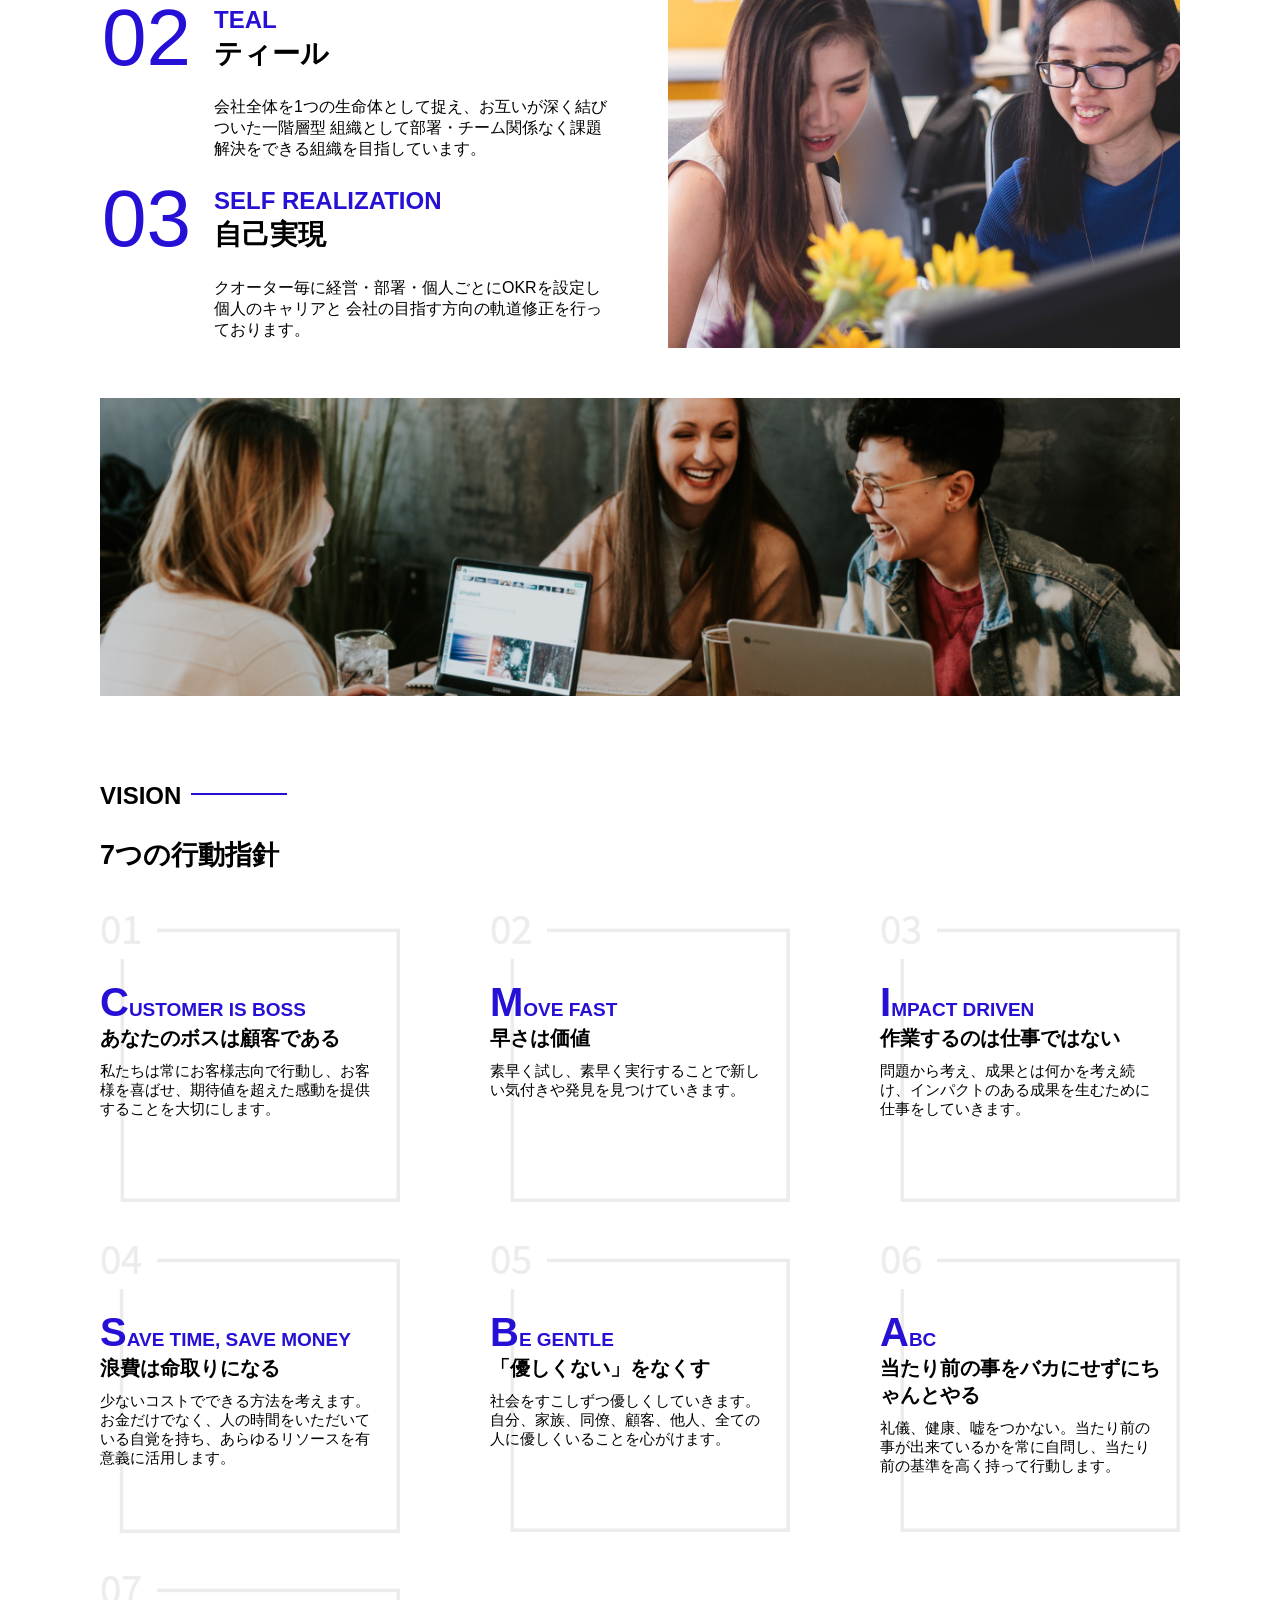
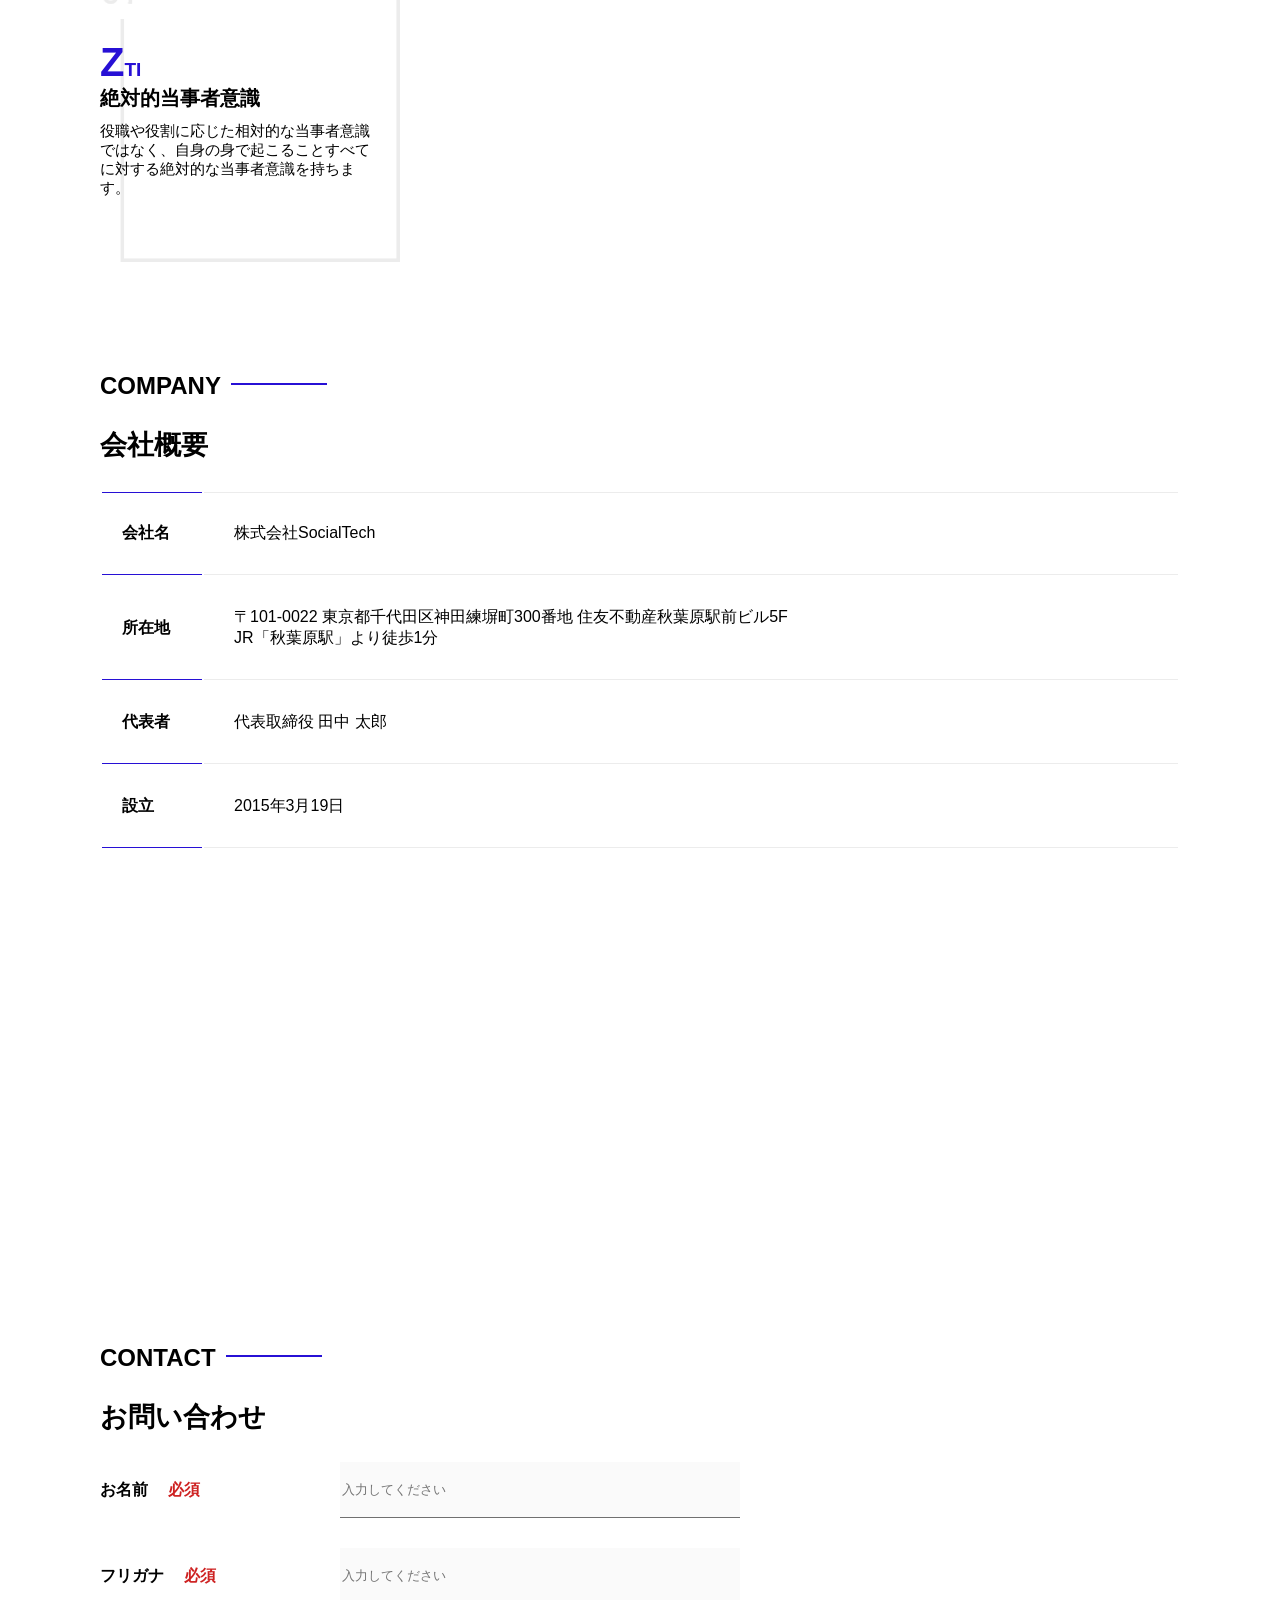
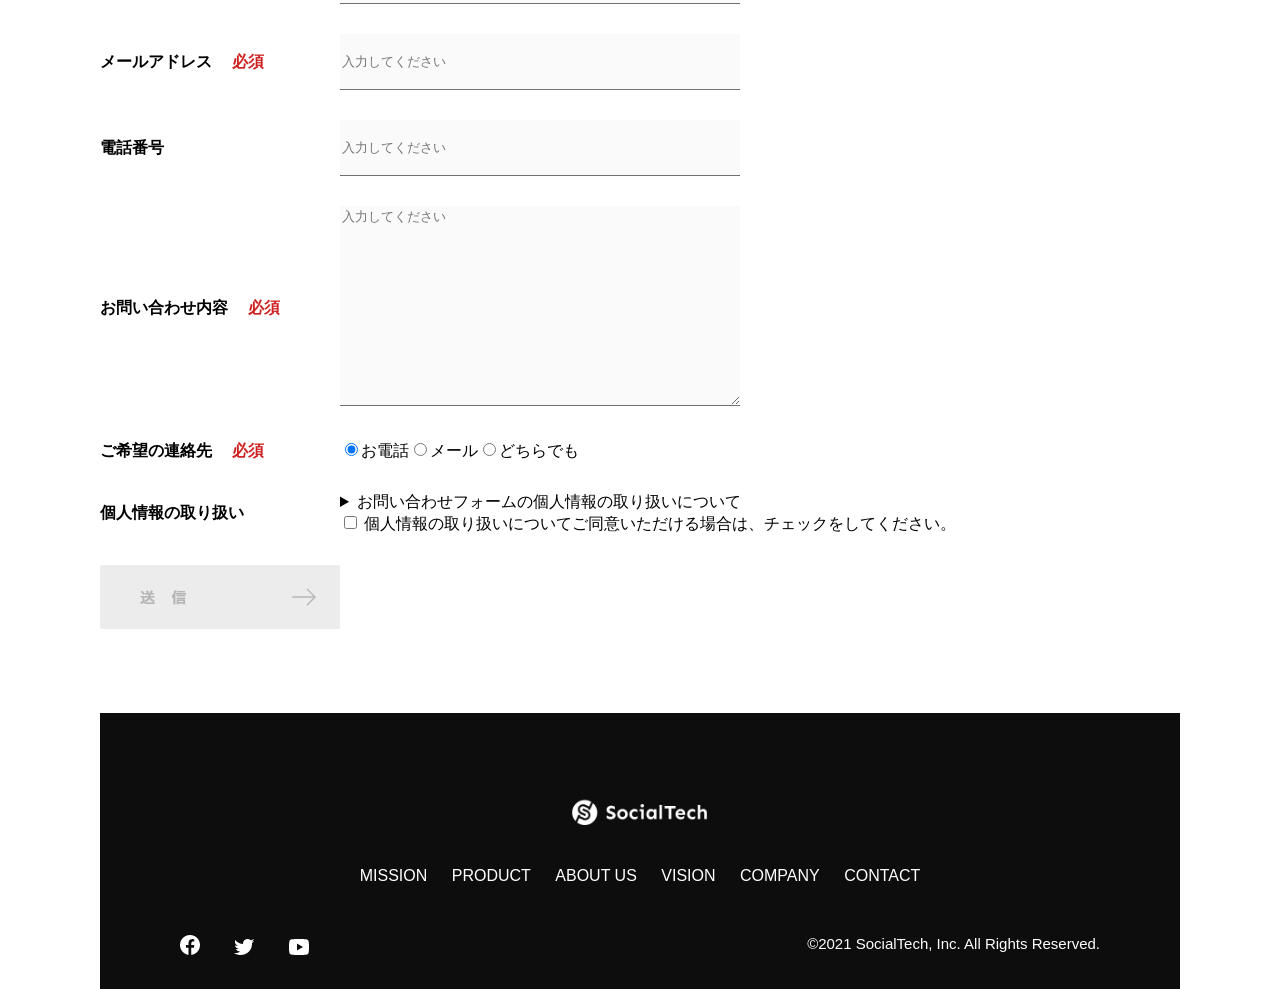
==== commit 7f55e9e2: "Add files via upload" ====
--- a/kadai_tutorial_output/socialtech/index.html
+++ b/kadai_tutorial_output/socialtech/index.html
@@ -233,7 +233,7 @@
                 </div>
             </div>
             <div class="vision-box">
-               <img src="../socialtech/images/index/vision-06.png alt="06">
+               <img src="../socialtech/images/index/vision-06.png" alt="06">
                 <div>
                   <h4>ABC</h4>
                   <h5>当たり前の事をバカにせずにちゃんとやる</h5>
